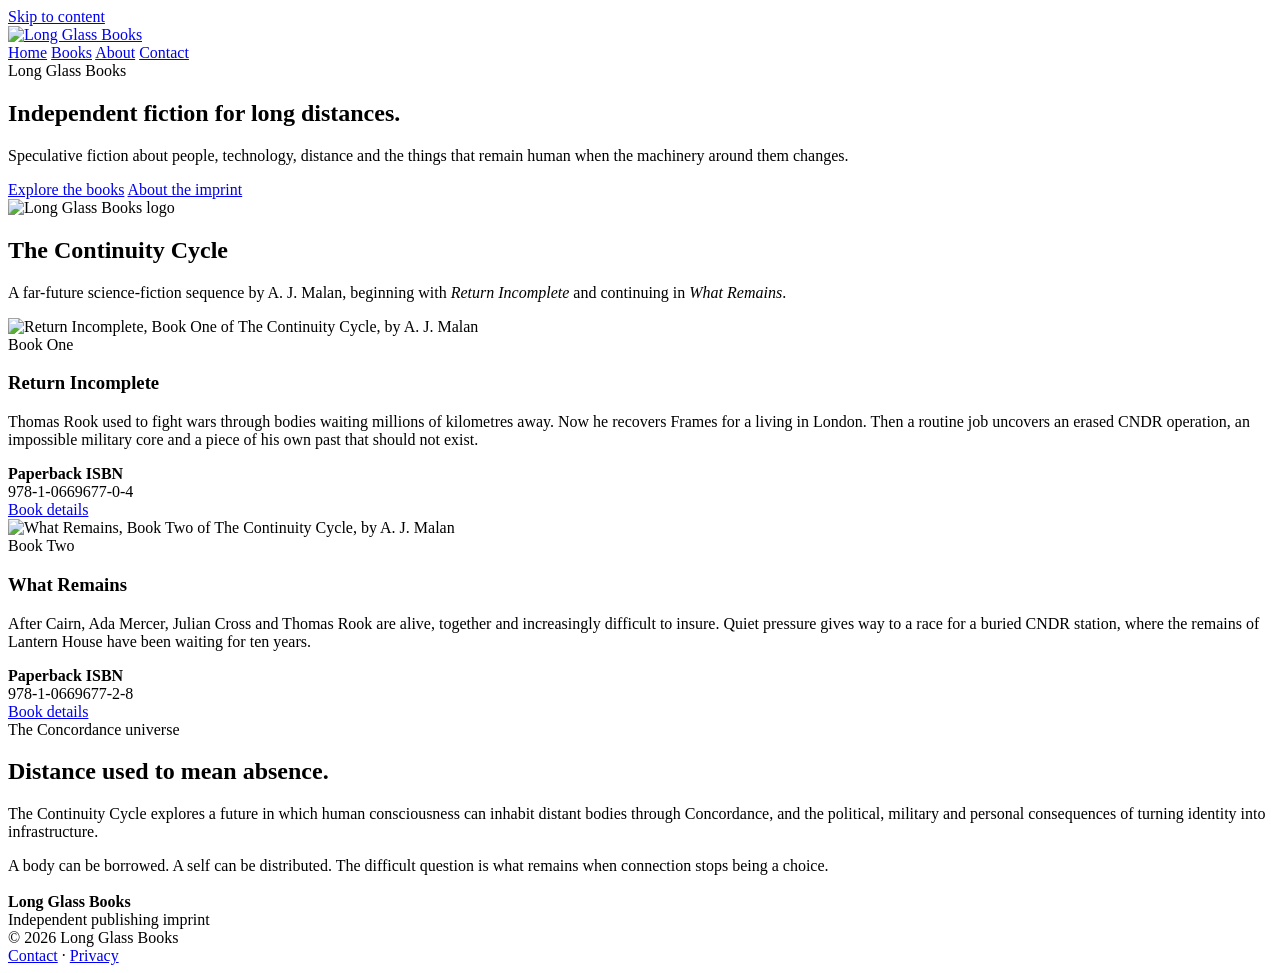
==== index.html @ 3c17cea9 "Add files via upload" ====
<!doctype html>
<html lang="en-GB">
<head>
  <meta charset="utf-8">
  <meta name="viewport" content="width=device-width, initial-scale=1">
  <title>Long Glass Books | Independent fiction for long distances</title>
  <meta name="description" content="Long Glass Books is an independent publishing imprint. Home of The Continuity Cycle by A. J. Malan.">
  <link rel="icon" type="image/png" href="assets/favicon.png">
  <link rel="stylesheet" href="assets/style.css">
</head>
<body>
<a class="skip-link" href="#main">Skip to content</a>
<header class="site-header">
  <div class="header-inner">
    <a class="brand" href="index.html" aria-label="Long Glass Books home"><img src="assets/long-glass-books-logo.png" alt="Long Glass Books"></a>
    <nav class="site-nav" aria-label="Primary navigation">
      <a href="index.html" aria-current="page">Home</a>
      <a href="books.html">Books</a>
      <a href="about.html">About</a>
      <a href="contact.html">Contact</a>
    </nav>
  </div>
</header>
<main id="main">
  <section class="hero">
    <div class="hero-inner">
      <div>
        <div class="eyebrow">Long Glass Books</div>
        <h1>Independent fiction for long distances.</h1>
        <div class="hero-rule" aria-hidden="true"></div>
        <p class="hero-copy">Speculative fiction about people, technology, distance and the things that remain human when the machinery around them changes.</p>
        <div class="button-row">
          <a class="button primary" href="books.html">Explore the books</a>
          <a class="button" href="about.html">About the imprint</a>
        </div>
      </div>
      <img class="hero-logo" src="assets/long-glass-books-logo.png" alt="Long Glass Books logo">
    </div>
  </section>

  <section class="section" aria-labelledby="featured-heading">
    <div class="section-head">
      <h2 id="featured-heading">The Continuity Cycle</h2>
      <p>A far-future science-fiction sequence by A. J. Malan, beginning with <em>Return Incomplete</em> and continuing in <em>What Remains</em>.</p>
    </div>
    <div class="books-grid">
      <article class="book-card">
        <img class="book-cover" src="assets/return-incomplete-kindle-cover.jpg" width="1600" height="2560" alt="Return Incomplete, Book One of The Continuity Cycle, by A. J. Malan">
        <div>
          <div class="book-kicker">Book One</div>
          <h3>Return Incomplete</h3>
          <p>Thomas Rook used to fight wars through bodies waiting millions of kilometres away. Now he recovers Frames for a living in London. Then a routine job uncovers an erased CNDR operation, an impossible military core and a piece of his own past that should not exist.</p>
          <div class="meta"><strong>Paperback ISBN</strong><br>978-1-0669677-0-4</div>
          <a class="text-link" href="books.html#return-incomplete">Book details</a>
        </div>
      </article>
      <article class="book-card">
        <img class="book-cover" src="assets/what-remains-kindle-cover.jpg" width="1600" height="2560" loading="lazy" alt="What Remains, Book Two of The Continuity Cycle, by A. J. Malan">
        <div>
          <div class="book-kicker">Book Two</div>
          <h3>What Remains</h3>
          <p>After Cairn, Ada Mercer, Julian Cross and Thomas Rook are alive, together and increasingly difficult to insure. Quiet pressure gives way to a race for a buried CNDR station, where the remains of Lantern House have been waiting for ten years.</p>
          <div class="meta"><strong>Paperback ISBN</strong><br>978-1-0669677-2-8</div>
          <a class="text-link" href="books.html#what-remains">Book details</a>
        </div>
      </article>
    </div>
  </section>

  <section class="band">
    <div class="band-inner">
      <div>
        <div class="eyebrow">The Concordance universe</div>
        <h2>Distance used to mean absence.</h2>
        <p>The Continuity Cycle explores a future in which human consciousness can inhabit distant bodies through Concordance, and the political, military and personal consequences of turning identity into infrastructure.</p>
      </div>
      <div class="quote-line">A body can be borrowed. A self can be distributed. The difficult question is what remains when connection stops being a choice.</div>
    </div>
  </section>
</main>
<footer class="site-footer">
  <div class="footer-inner">
    <div class="footer-brand"><img src="assets/long-glass-books-logo.png" alt=""><div><strong>Long Glass Books</strong><br>Independent publishing imprint</div></div>
    <div class="footer-small">© 2026 Long Glass Books<br><a href="contact.html">Contact</a> · <a href="privacy.html">Privacy</a></div>
  </div>
</footer>
</body>
</html>
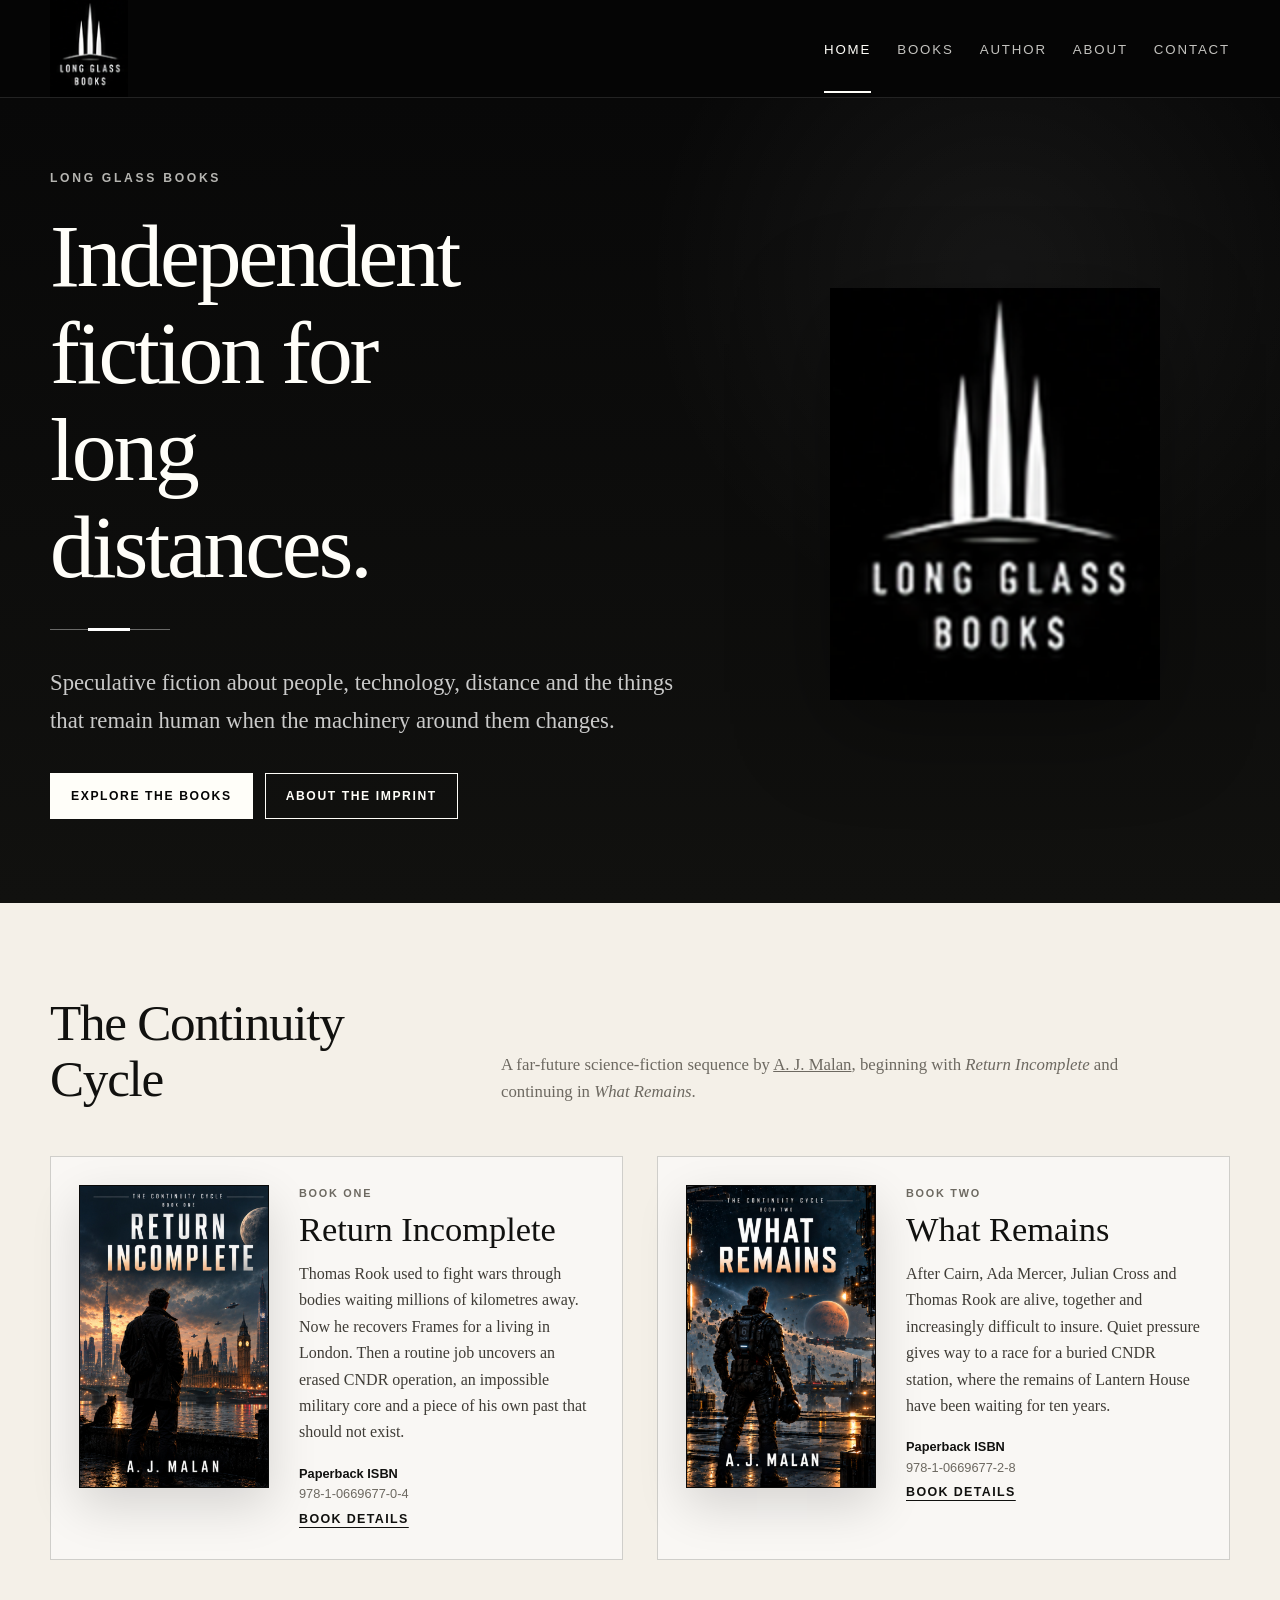
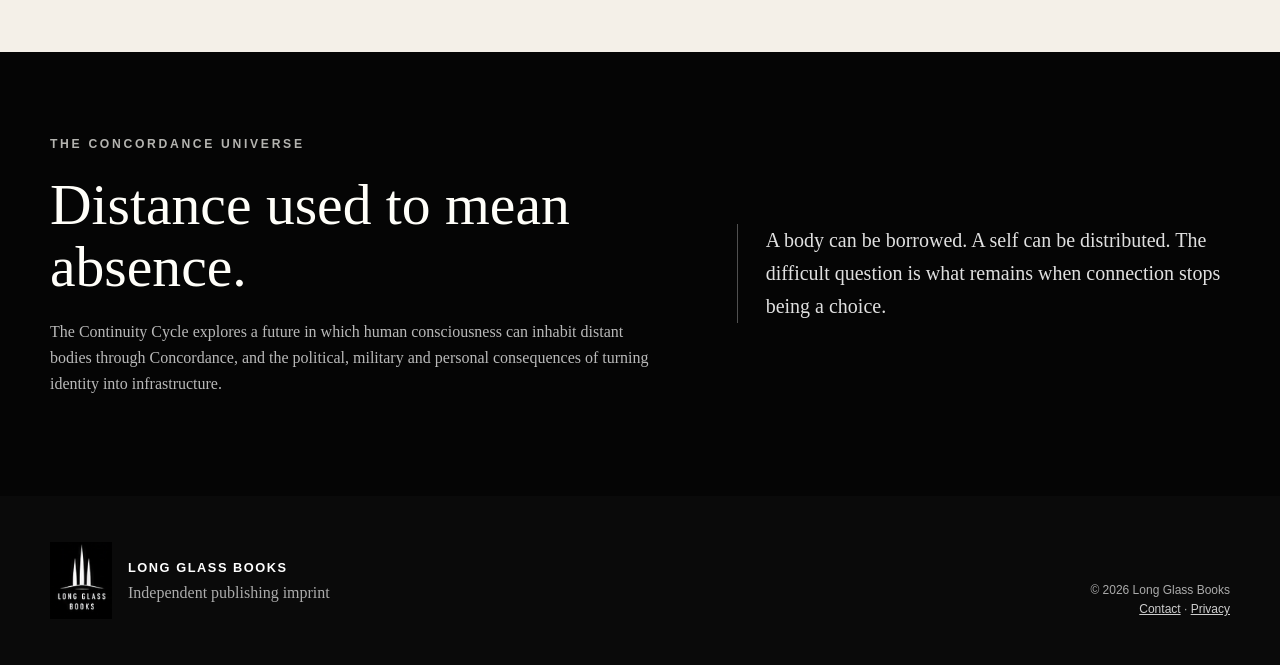
==== commit 8aaa530b: "Add files via upload" ====
--- a/index.html
+++ b/index.html
@@ -16,6 +16,7 @@
     <nav class="site-nav" aria-label="Primary navigation">
       <a href="index.html" aria-current="page">Home</a>
       <a href="books.html">Books</a>
+      <a href="author.html">Author</a>
       <a href="about.html">About</a>
       <a href="contact.html">Contact</a>
     </nav>
@@ -41,7 +42,7 @@
   <section class="section" aria-labelledby="featured-heading">
     <div class="section-head">
       <h2 id="featured-heading">The Continuity Cycle</h2>
-      <p>A far-future science-fiction sequence by A. J. Malan, beginning with <em>Return Incomplete</em> and continuing in <em>What Remains</em>.</p>
+      <p>A far-future science-fiction sequence by <a href="author.html">A. J. Malan</a>, beginning with <em>Return Incomplete</em> and continuing in <em>What Remains</em>.</p>
     </div>
     <div class="books-grid">
       <article class="book-card">
--- a/assets/style.css
+++ b/assets/style.css
@@ -0,0 +1,249 @@
+:root {
+  --ink: #11110f;
+  --paper: #f4f0e8;
+  --paper-deep: #e7e0d3;
+  --muted: #6d6961;
+  --line: rgba(17,17,15,.18);
+  --black: #050505;
+  --white: #fffef9;
+  --max: 1180px;
+  --shadow: 0 18px 46px rgba(0,0,0,.14);
+}
+
+* { box-sizing: border-box; }
+html { scroll-behavior: smooth; }
+body {
+  margin: 0;
+  background: var(--paper);
+  color: var(--ink);
+  font-family: Georgia, 'Times New Roman', serif;
+  line-height: 1.65;
+  text-rendering: optimizeLegibility;
+}
+img { max-width: 100%; display: block; }
+a { color: inherit; }
+
+.skip-link {
+  position: absolute; left: -9999px; top: 0;
+  background: var(--black); color: white; padding: .75rem 1rem; z-index: 999;
+}
+.skip-link:focus { left: .75rem; top: .75rem; }
+
+.site-header {
+  background: var(--black);
+  color: var(--white);
+  border-bottom: 1px solid rgba(255,255,255,.12);
+}
+.header-inner {
+  width: min(var(--max), calc(100% - 40px));
+  margin: 0 auto;
+  display: flex;
+  align-items: center;
+  justify-content: space-between;
+  min-height: 96px;
+  gap: 24px;
+}
+.brand { display: inline-flex; align-items: center; gap: 14px; text-decoration: none; }
+.brand img { width: 78px; height: auto; }
+.brand-wordmark { display: none; }
+.site-nav { display: flex; gap: 26px; font-family: Arial, Helvetica, sans-serif; font-size: .83rem; letter-spacing: .14em; text-transform: uppercase; }
+.site-nav a { text-decoration: none; opacity: .76; padding: 34px 0 30px; border-bottom: 2px solid transparent; }
+.site-nav a:hover, .site-nav a[aria-current="page"] { opacity: 1; border-bottom-color: var(--white); }
+
+.hero {
+  background:
+    radial-gradient(circle at 78% 22%, rgba(255,255,255,.055), transparent 30%),
+    linear-gradient(180deg, #080808, #11110f);
+  color: var(--white);
+}
+.hero-inner {
+  width: min(var(--max), calc(100% - 40px));
+  margin: 0 auto;
+  min-height: 600px;
+  display: grid;
+  grid-template-columns: minmax(0, 1.15fr) minmax(290px, .85fr);
+  align-items: center;
+  gap: 72px;
+  padding: 70px 0 84px;
+}
+.hero-logo { width: min(330px, 78%); margin-inline: auto; filter: drop-shadow(0 24px 48px rgba(0,0,0,.34)); }
+.eyebrow {
+  font-family: Arial, Helvetica, sans-serif;
+  text-transform: uppercase;
+  letter-spacing: .22em;
+  font-size: .76rem;
+  font-weight: 700;
+  opacity: .7;
+  margin-bottom: 20px;
+}
+h1, h2, h3 { line-height: 1.08; margin-top: 0; font-weight: 500; }
+.hero h1 { font-size: clamp(3.2rem, 7vw, 6.8rem); letter-spacing: -.035em; margin-bottom: 28px; max-width: 9ch; }
+.hero-copy { max-width: 650px; font-size: clamp(1.12rem, 2vw, 1.42rem); color: rgba(255,255,255,.78); margin: 0 0 34px; }
+.hero-rule { width: 120px; height: 1px; background: rgba(255,255,255,.38); margin: 34px 0; position: relative; }
+.hero-rule::after { content: ''; position: absolute; width: 42px; height: 3px; background: white; left: 38px; top: -1px; }
+.button-row { display: flex; flex-wrap: wrap; gap: 12px; }
+.button {
+  display: inline-flex; align-items: center; justify-content: center;
+  min-height: 46px; padding: 0 20px;
+  border: 1px solid currentColor;
+  text-decoration: none;
+  font-family: Arial, Helvetica, sans-serif;
+  font-size: .76rem; font-weight: 700; letter-spacing: .13em; text-transform: uppercase;
+  transition: .18s ease;
+}
+.button.primary { background: var(--white); color: var(--black); border-color: var(--white); }
+.button:hover { transform: translateY(-1px); }
+.button.primary:hover { background: transparent; color: var(--white); }
+
+.section { width: min(var(--max), calc(100% - 40px)); margin: 0 auto; padding: 92px 0; }
+.section.compact { padding-top: 64px; padding-bottom: 64px; }
+.section-head { display: grid; grid-template-columns: .55fr 1fr; gap: 50px; align-items: end; margin-bottom: 50px; }
+.section-head h2 { font-size: clamp(2.3rem, 4vw, 4.2rem); margin-bottom: 0; letter-spacing: -.025em; }
+.section-head p { margin: 0; color: var(--muted); font-size: 1.05rem; max-width: 680px; }
+
+.books-grid { display: grid; grid-template-columns: repeat(2, minmax(0,1fr)); gap: 34px; }
+.book-card {
+  display: grid; grid-template-columns: 190px 1fr; gap: 30px;
+  background: rgba(255,255,255,.52);
+  border: 1px solid var(--line);
+  padding: 28px;
+}
+
+.book-cover {
+  display: block;
+  width: 100%;
+  height: auto;
+  object-fit: contain;
+  align-self: start;
+  box-shadow: var(--shadow);
+  border: 1px solid rgba(17,17,15,.12);
+  background: #080808;
+}
+.book-cover-large { max-width: 250px; }
+
+.cover {
+  aspect-ratio: 2 / 3;
+  background: #0a0a0a;
+  color: white;
+  padding: 24px 18px;
+  display: flex; flex-direction: column; justify-content: space-between;
+  box-shadow: var(--shadow);
+  position: relative; overflow: hidden;
+}
+.cover::before {
+  content: '';
+  position: absolute; left: 10%; right: 10%; top: 28%; height: 1px; background: rgba(255,255,255,.62);
+}
+.cover::after {
+  content: '';
+  position: absolute; width: 34%; height: 2px; background: white; left: 33%; top: calc(28% - 1px);
+}
+.cover-series, .cover-author { font-family: Arial, Helvetica, sans-serif; text-transform: uppercase; letter-spacing: .14em; font-size: .55rem; opacity: .72; position: relative; z-index: 1; }
+.cover-title { font-size: 1.55rem; line-height: 1; letter-spacing: -.02em; max-width: 7ch; position: relative; z-index: 1; }
+.book-kicker { font-family: Arial, Helvetica, sans-serif; text-transform: uppercase; letter-spacing: .16em; font-size: .68rem; font-weight: 700; color: var(--muted); }
+.book-card h3 { font-size: 2.15rem; margin: 8px 0 13px; }
+.book-card p { margin: 0 0 16px; color: #3f3c36; }
+.meta { font-family: Arial, Helvetica, sans-serif; font-size: .8rem; line-height: 1.6; color: var(--muted); margin-top: 18px; }
+.meta strong { color: var(--ink); }
+.text-link { font-family: Arial, Helvetica, sans-serif; font-weight: 700; font-size: .78rem; letter-spacing: .11em; text-transform: uppercase; text-decoration-thickness: 1px; text-underline-offset: 4px; }
+
+.band { background: var(--black); color: var(--white); }
+.band-inner { width: min(var(--max), calc(100% - 40px)); margin: 0 auto; padding: 82px 0; display: grid; grid-template-columns: 1fr .8fr; gap: 70px; align-items: center; }
+.band h2 { font-size: clamp(2.5rem, 4.5vw, 4.7rem); margin-bottom: 20px; }
+.band p { color: rgba(255,255,255,.72); max-width: 720px; }
+.quote-line { border-left: 1px solid rgba(255,255,255,.3); padding-left: 28px; font-size: 1.25rem; color: rgba(255,255,255,.88); }
+
+.page-hero { background: var(--black); color: var(--white); }
+.page-hero .section { padding-top: 80px; padding-bottom: 80px; }
+.page-hero h1 { font-size: clamp(3.3rem, 7vw, 6.5rem); margin-bottom: 18px; }
+.page-hero p { max-width: 760px; color: rgba(255,255,255,.72); font-size: 1.2rem; }
+
+.prose { max-width: 760px; font-size: 1.08rem; }
+.prose p:first-child { font-size: 1.32rem; }
+.prose h2 { font-size: 2.4rem; margin-top: 2.2em; margin-bottom: .65em; }
+.prose a { text-underline-offset: 3px; }
+
+.contact-grid { display: grid; grid-template-columns: repeat(3, 1fr); gap: 22px; margin-top: 42px; }
+.contact-card { border-top: 1px solid var(--ink); padding-top: 18px; }
+.contact-card h3 { font-size: 1.4rem; margin-bottom: 8px; }
+.contact-card p { color: var(--muted); margin-top: 0; }
+.contact-card a { font-family: Arial, Helvetica, sans-serif; font-size: .95rem; word-break: break-word; }
+
+.site-footer { background: #0a0a0a; color: rgba(255,255,255,.66); }
+.footer-inner { width: min(var(--max), calc(100% - 40px)); margin: 0 auto; padding: 46px 0; display: grid; grid-template-columns: 1fr auto; gap: 30px; align-items: end; }
+.footer-brand { display: flex; align-items: center; gap: 16px; }
+.footer-brand img { width: 62px; }
+.footer-brand strong { color: white; font-family: Arial, Helvetica, sans-serif; letter-spacing: .12em; text-transform: uppercase; font-size: .8rem; }
+.footer-small { font-family: Arial, Helvetica, sans-serif; font-size: .75rem; line-height: 1.6; text-align: right; }
+.footer-small a { color: rgba(255,255,255,.8); }
+
+.notice { border: 1px solid var(--line); padding: 18px 20px; background: rgba(255,255,255,.35); color: var(--muted); font-size: .95rem; }
+
+@media (max-width: 850px) {
+  .header-inner { min-height: 78px; }
+  .brand img { width: 60px; }
+  .site-nav { gap: 14px; font-size: .72rem; letter-spacing: .1em; }
+  .site-nav a { padding: 27px 0 24px; }
+  .hero-inner { grid-template-columns: 1fr; gap: 34px; min-height: auto; padding: 58px 0 70px; }
+  .hero-logo { width: 170px; margin: 0; order: -1; }
+  .hero h1 { max-width: 11ch; }
+  .section-head, .band-inner { grid-template-columns: 1fr; gap: 24px; }
+  .books-grid { grid-template-columns: 1fr; }
+  .contact-grid { grid-template-columns: 1fr; }
+}
+
+@media (max-width: 600px) {
+  .header-inner { width: min(var(--max), calc(100% - 28px)); align-items: flex-start; padding: 12px 0; }
+  .site-nav { flex-wrap: wrap; justify-content: flex-end; gap: 2px 14px; }
+  .site-nav a { padding: 8px 0; }
+  .hero-inner, .section, .band-inner, .page-hero .section, .footer-inner { width: min(var(--max), calc(100% - 28px)); }
+  .hero h1 { font-size: 3.1rem; }
+  .section { padding: 66px 0; }
+  .book-card { grid-template-columns: 118px 1fr; gap: 20px; padding: 18px; }
+  .cover { padding: 16px 12px; }
+  .cover-title { font-size: 1.1rem; }
+  .book-card h3 { font-size: 1.75rem; }
+  .footer-inner { grid-template-columns: 1fr; }
+  .footer-small { text-align: left; }
+}
+
+/* Author page */
+.author-layout {
+  display: grid;
+  grid-template-columns: minmax(0, 1fr) 280px;
+  gap: 90px;
+  align-items: start;
+}
+.author-bio { max-width: 780px; }
+.author-bio p:first-child { font-size: 1.28rem; }
+.author-mark {
+  border-top: 1px solid var(--ink);
+  padding-top: 24px;
+  font-family: Arial, Helvetica, sans-serif;
+  text-transform: uppercase;
+  letter-spacing: .12em;
+  font-size: .78rem;
+}
+.author-mark img { width: 130px; margin-bottom: 28px; filter: invert(1); mix-blend-mode: multiply; }
+.author-mark .eyebrow { margin-bottom: 8px; color: var(--muted); opacity: 1; }
+.author-mark strong { font-size: .9rem; }
+.author-books .section { padding-top: 78px; padding-bottom: 88px; }
+.author-books .section-head p { color: rgba(255,255,255,.7); }
+.author-books .section-head h2 { color: var(--white); }
+.author-cover-row { display: grid; grid-template-columns: repeat(2, minmax(0, 220px)); gap: 36px; }
+.author-cover-link { text-decoration: none; color: var(--white); }
+.author-cover-link img { width: 100%; height: auto; box-shadow: 0 18px 46px rgba(0,0,0,.34); border: 1px solid rgba(255,255,255,.12); }
+.author-cover-link span { display: block; margin-top: 14px; font-size: 1.08rem; }
+.author-cover-link small { display: block; margin-top: 4px; font-family: Arial, Helvetica, sans-serif; font-size: .68rem; letter-spacing: .15em; text-transform: uppercase; color: rgba(255,255,255,.62); }
+.author-cover-link:hover img { transform: translateY(-2px); }
+.author-cover-link img { transition: transform .18s ease; }
+
+@media (max-width: 850px) {
+  .author-layout { grid-template-columns: 1fr; gap: 48px; }
+  .author-mark { max-width: 320px; }
+}
+
+@media (max-width: 600px) {
+  .author-cover-row { grid-template-columns: repeat(2, minmax(0,1fr)); gap: 18px; }
+  .author-mark img { width: 100px; }
+}
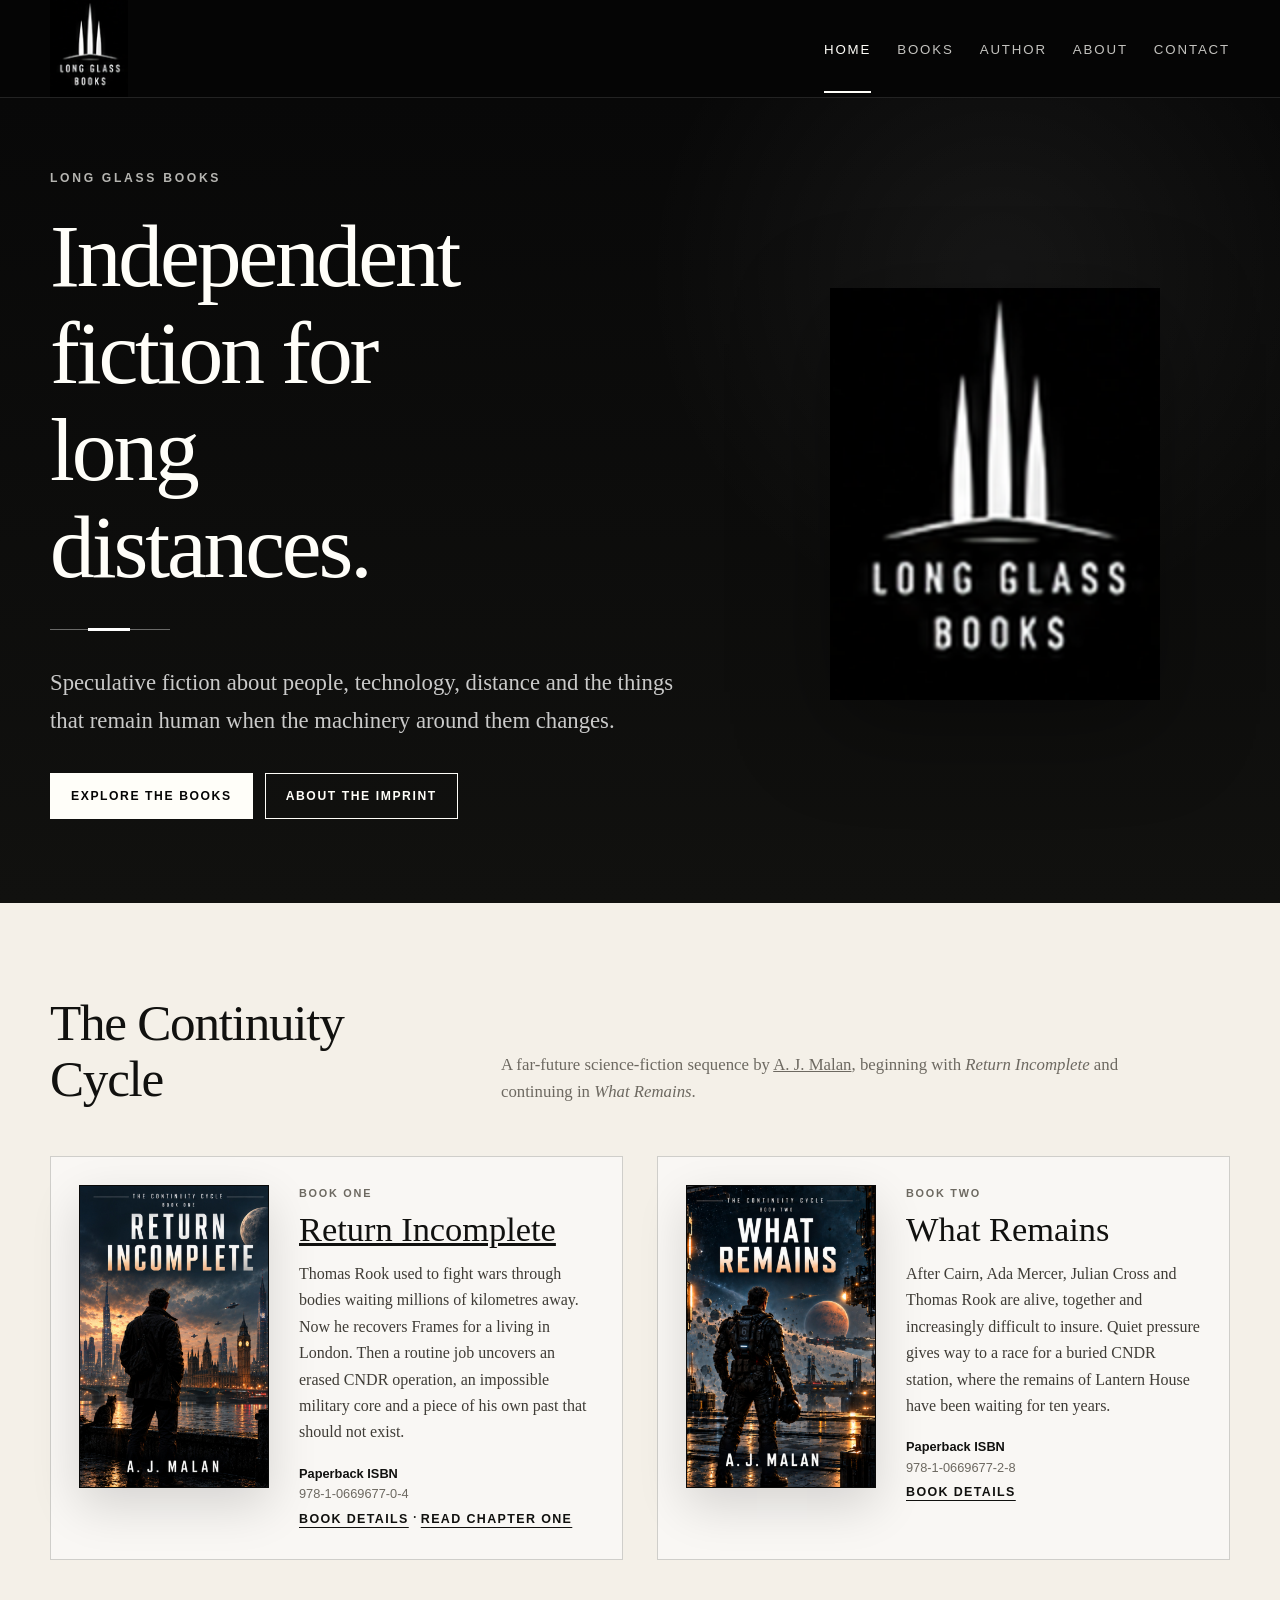
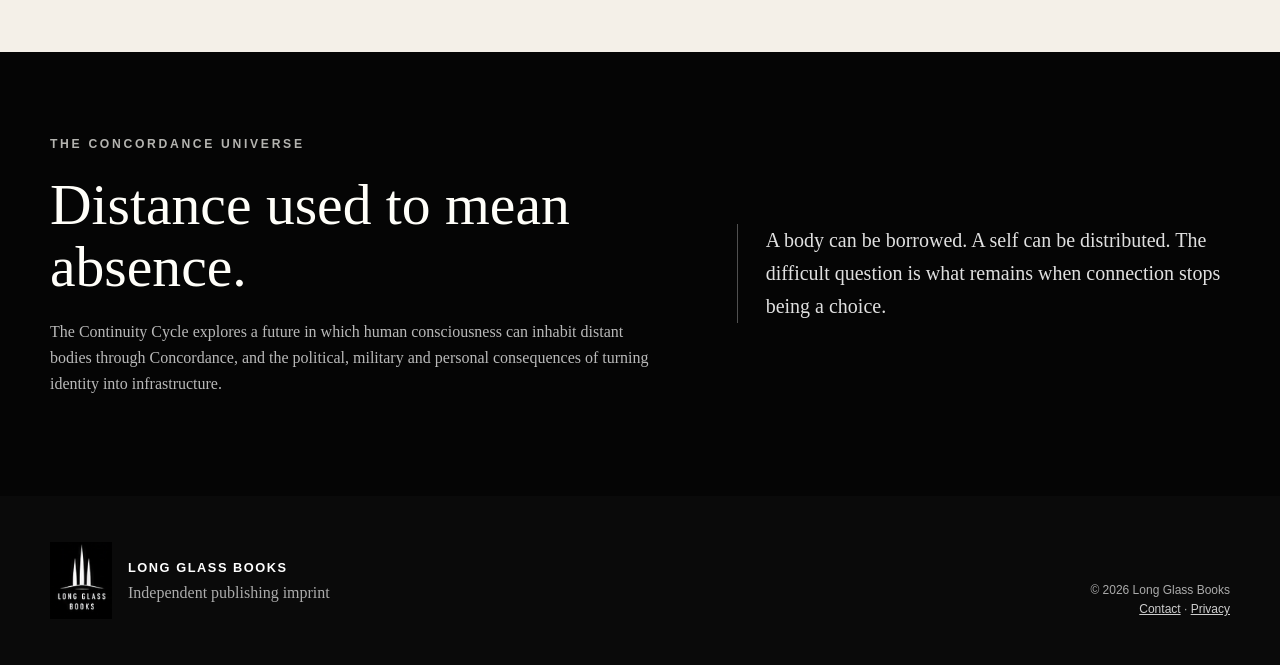
==== commit a5b51008: "Add files via upload" ====
--- a/index.html
+++ b/index.html
@@ -46,13 +46,17 @@
     </div>
     <div class="books-grid">
       <article class="book-card">
-        <img class="book-cover" src="assets/return-incomplete-kindle-cover.jpg" width="1600" height="2560" alt="Return Incomplete, Book One of The Continuity Cycle, by A. J. Malan">
+        <a href="return-incomplete.html" aria-label="Return Incomplete book details">
+          <img class="book-cover" src="assets/return-incomplete-kindle-cover.jpg" width="1600" height="2560" alt="Return Incomplete, Book One of The Continuity Cycle, by A. J. Malan">
+        </a>
         <div>
           <div class="book-kicker">Book One</div>
-          <h3>Return Incomplete</h3>
+          <h3><a href="return-incomplete.html">Return Incomplete</a></h3>
           <p>Thomas Rook used to fight wars through bodies waiting millions of kilometres away. Now he recovers Frames for a living in London. Then a routine job uncovers an erased CNDR operation, an impossible military core and a piece of his own past that should not exist.</p>
           <div class="meta"><strong>Paperback ISBN</strong><br>978-1-0669677-0-4</div>
-          <a class="text-link" href="books.html#return-incomplete">Book details</a>
+          <a class="text-link" href="return-incomplete.html">Book details</a>
+          <span aria-hidden="true"> · </span>
+          <a class="text-link" href="return-incomplete-sample.html">Read Chapter One</a>
         </div>
       </article>
       <article class="book-card">
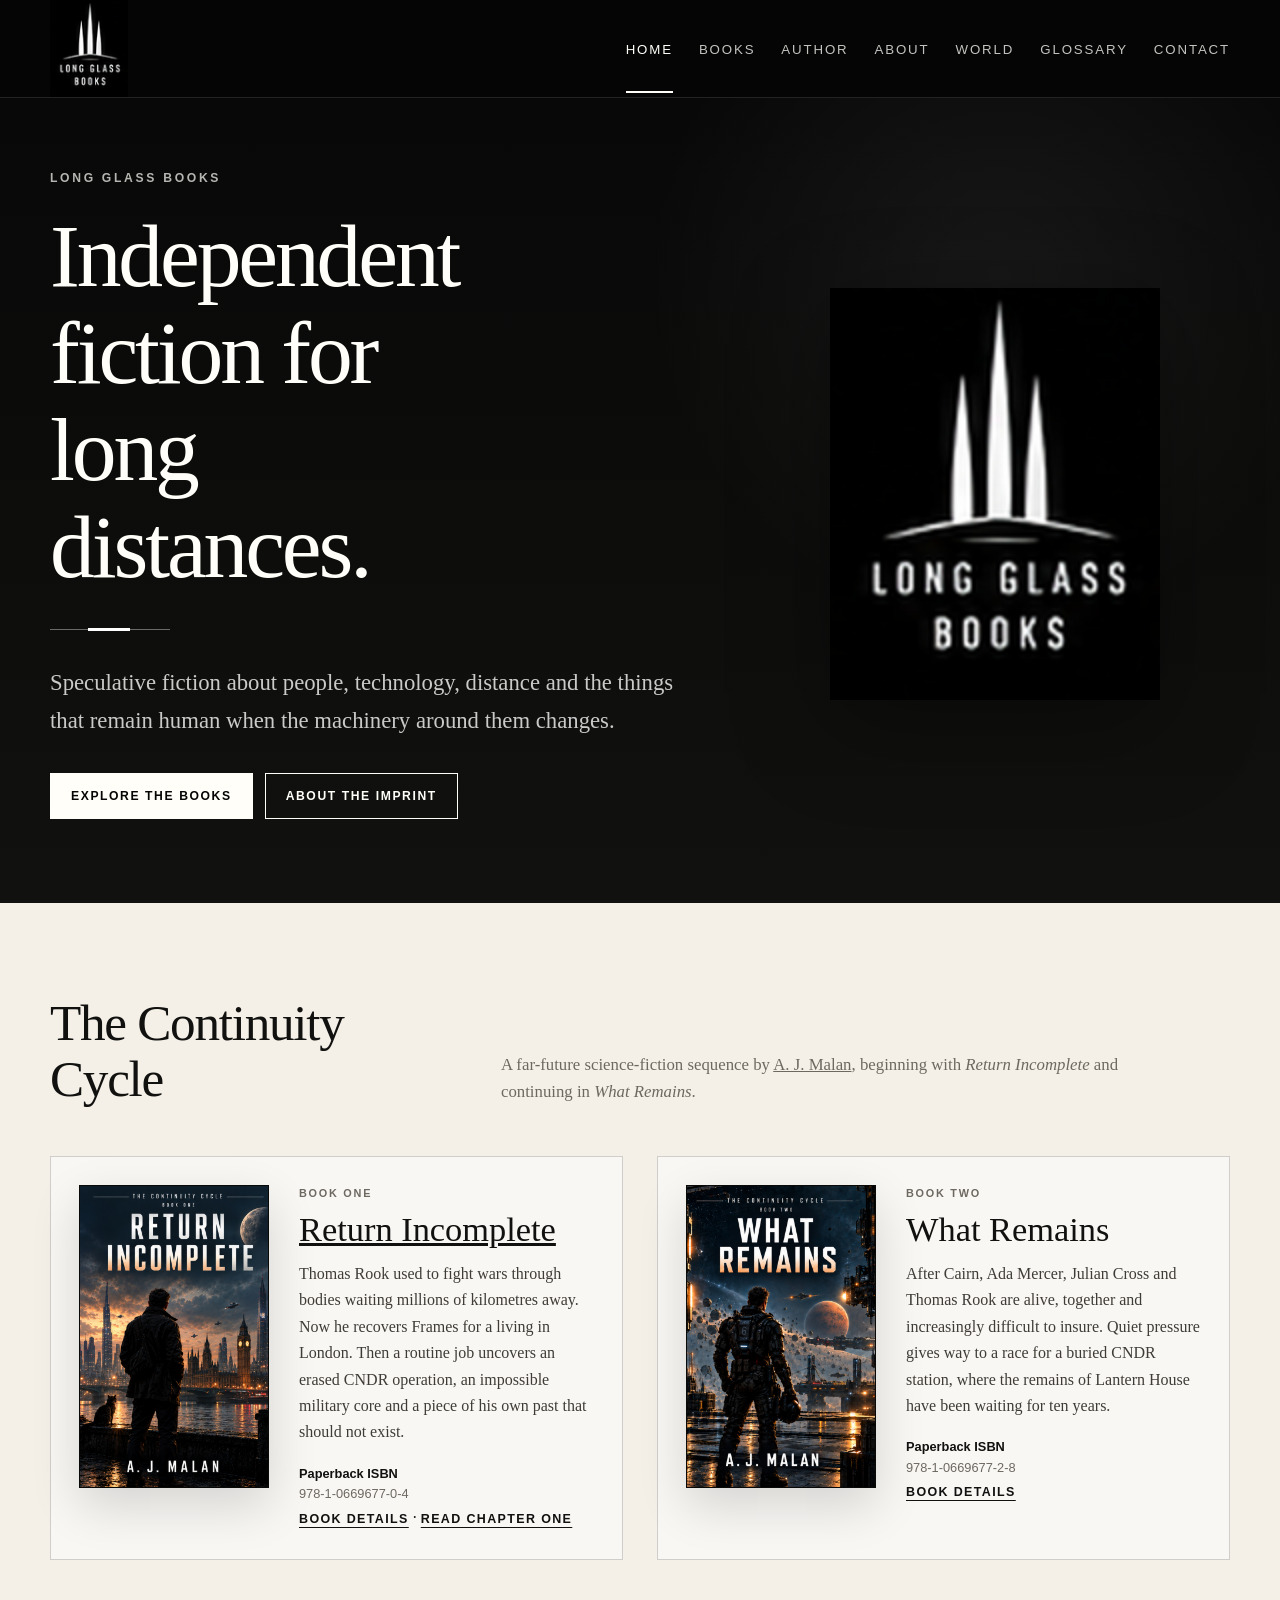
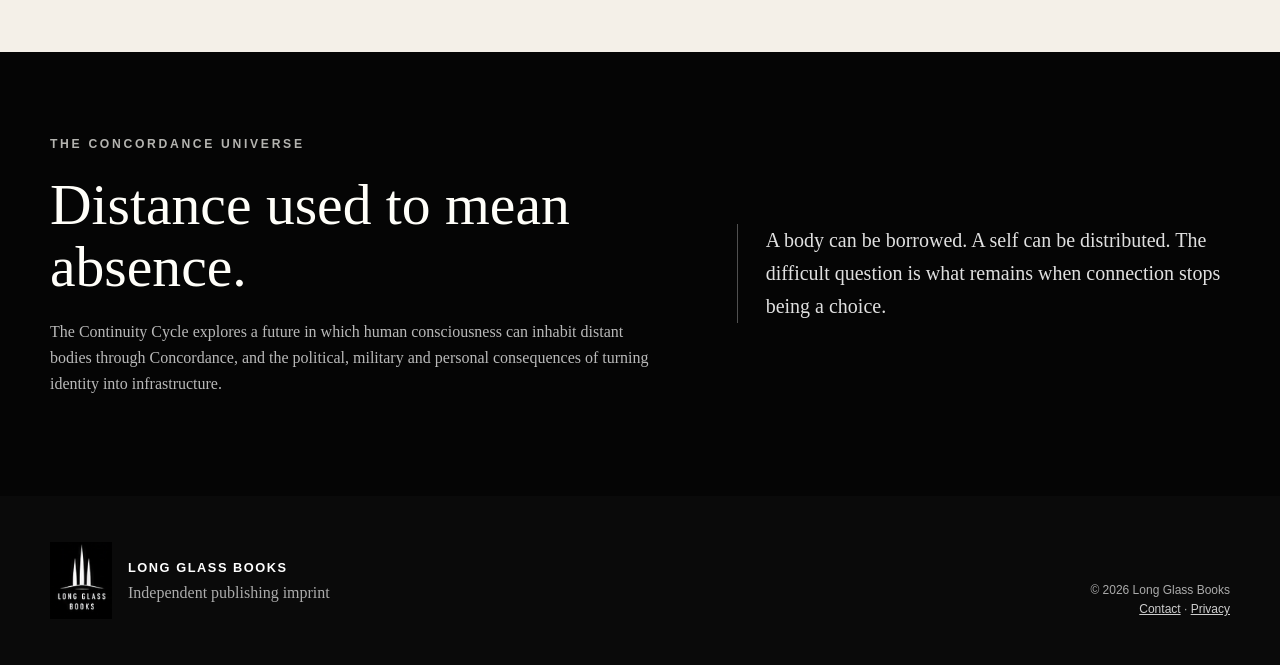
==== commit 2aad7a09: "Add files via upload" ====
--- a/index.html
+++ b/index.html
@@ -18,6 +18,8 @@
       <a href="books.html">Books</a>
       <a href="author.html">Author</a>
       <a href="about.html">About</a>
+      <a href="world.html">World</a>
+      <a href="glossary.html">Glossary</a>
       <a href="contact.html">Contact</a>
     </nav>
   </div>
--- a/assets/style.css
+++ b/assets/style.css
@@ -247,3 +247,96 @@
   .author-cover-row { grid-template-columns: repeat(2, minmax(0,1fr)); gap: 18px; }
   .author-mark img { width: 100px; }
 }
+
+/* Glossary page */
+.glossary-hero p { max-width: 700px; }
+.glossary-jump {
+  display: flex; flex-wrap: wrap; gap: 6px 4px;
+  padding: 20px 0;
+  margin: 40px 0 0;
+  border-top: 1px solid var(--line);
+  border-bottom: 1px solid var(--line);
+  font-family: Arial, Helvetica, sans-serif;
+  font-size: .78rem;
+  letter-spacing: .04em;
+}
+.glossary-jump a {
+  text-decoration: none;
+  color: var(--muted);
+  padding: 3px 6px;
+}
+.glossary-jump a:hover { color: var(--ink); text-decoration: underline; }
+
+.glossary-list { margin: 8px 0 0; max-width: 760px; }
+.glossary-entry {
+  padding: 34px 0;
+  border-bottom: 1px solid var(--line);
+  scroll-margin-top: 20px;
+}
+.glossary-entry:first-child { padding-top: 0; }
+.glossary-term {
+  font-size: 1.55rem;
+  margin: 0 0 6px;
+  font-weight: 500;
+  letter-spacing: -.01em;
+}
+.glossary-term .alt {
+  font-family: Arial, Helvetica, sans-serif;
+  font-weight: 400;
+  font-size: .78rem;
+  letter-spacing: .02em;
+  color: var(--muted);
+  margin-left: 10px;
+}
+.glossary-kind {
+  display: inline-block;
+  font-family: Arial, Helvetica, sans-serif;
+  text-transform: uppercase;
+  letter-spacing: .14em;
+  font-size: .66rem;
+  font-weight: 700;
+  color: var(--muted);
+  border: 1px solid var(--line);
+  padding: 3px 9px;
+  margin: 2px 0 16px;
+}
+.glossary-def { margin: 0; font-size: 1.05rem; max-width: 62ch; color: var(--ink); }
+.glossary-see {
+  margin-top: 12px;
+  font-family: Arial, Helvetica, sans-serif;
+  font-size: .78rem;
+  letter-spacing: .02em;
+  color: var(--muted);
+}
+.glossary-see a { text-decoration-thickness: 1px; text-underline-offset: 3px; }
+.glossary-coda { margin-top: 70px; padding-top: 40px; border-top: 1px solid var(--ink); }
+.glossary-coda p { max-width: 62ch; }
+
+@media (max-width: 600px) {
+  .glossary-term { font-size: 1.3rem; }
+}
+
+/* World page art */
+.section-art { margin: 0 0 44px; }
+.tech-banner img {
+  width: 100%; aspect-ratio: 21 / 9; object-fit: cover;
+  box-shadow: var(--shadow); border: 1px solid var(--line); display: block;
+}
+.setting-grid {
+  display: grid; grid-template-columns: repeat(2, minmax(0,1fr)); gap: 18px;
+  margin: 0 0 44px;
+}
+.setting-grid figure { margin: 0; }
+.setting-grid img {
+  width: 100%; aspect-ratio: 16 / 9; object-fit: cover;
+  box-shadow: var(--shadow); border: 1px solid var(--line); display: block;
+}
+.setting-grid figcaption {
+  margin-top: 10px;
+  font-family: Arial, Helvetica, sans-serif;
+  text-transform: uppercase; letter-spacing: .14em;
+  font-size: .68rem; font-weight: 700; color: var(--muted);
+}
+@media (max-width: 600px) {
+  .setting-grid { grid-template-columns: 1fr; }
+}
